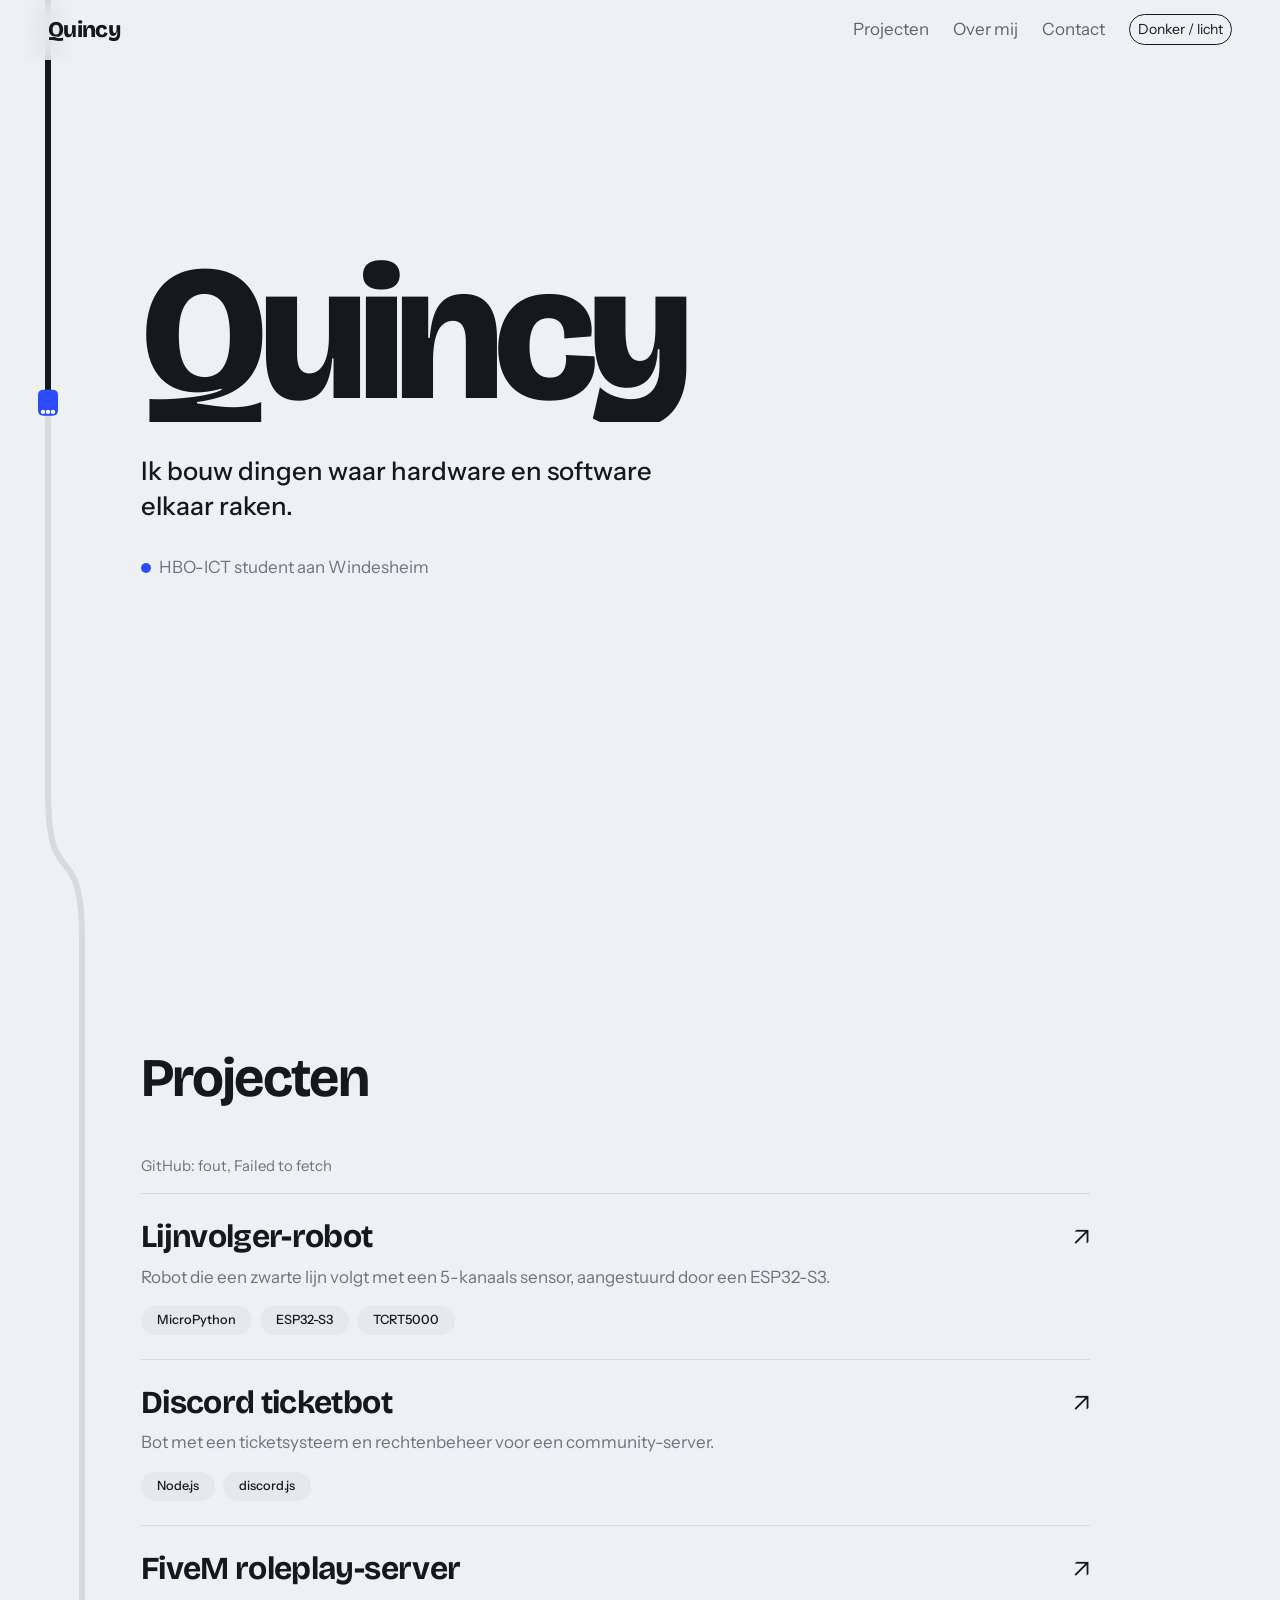
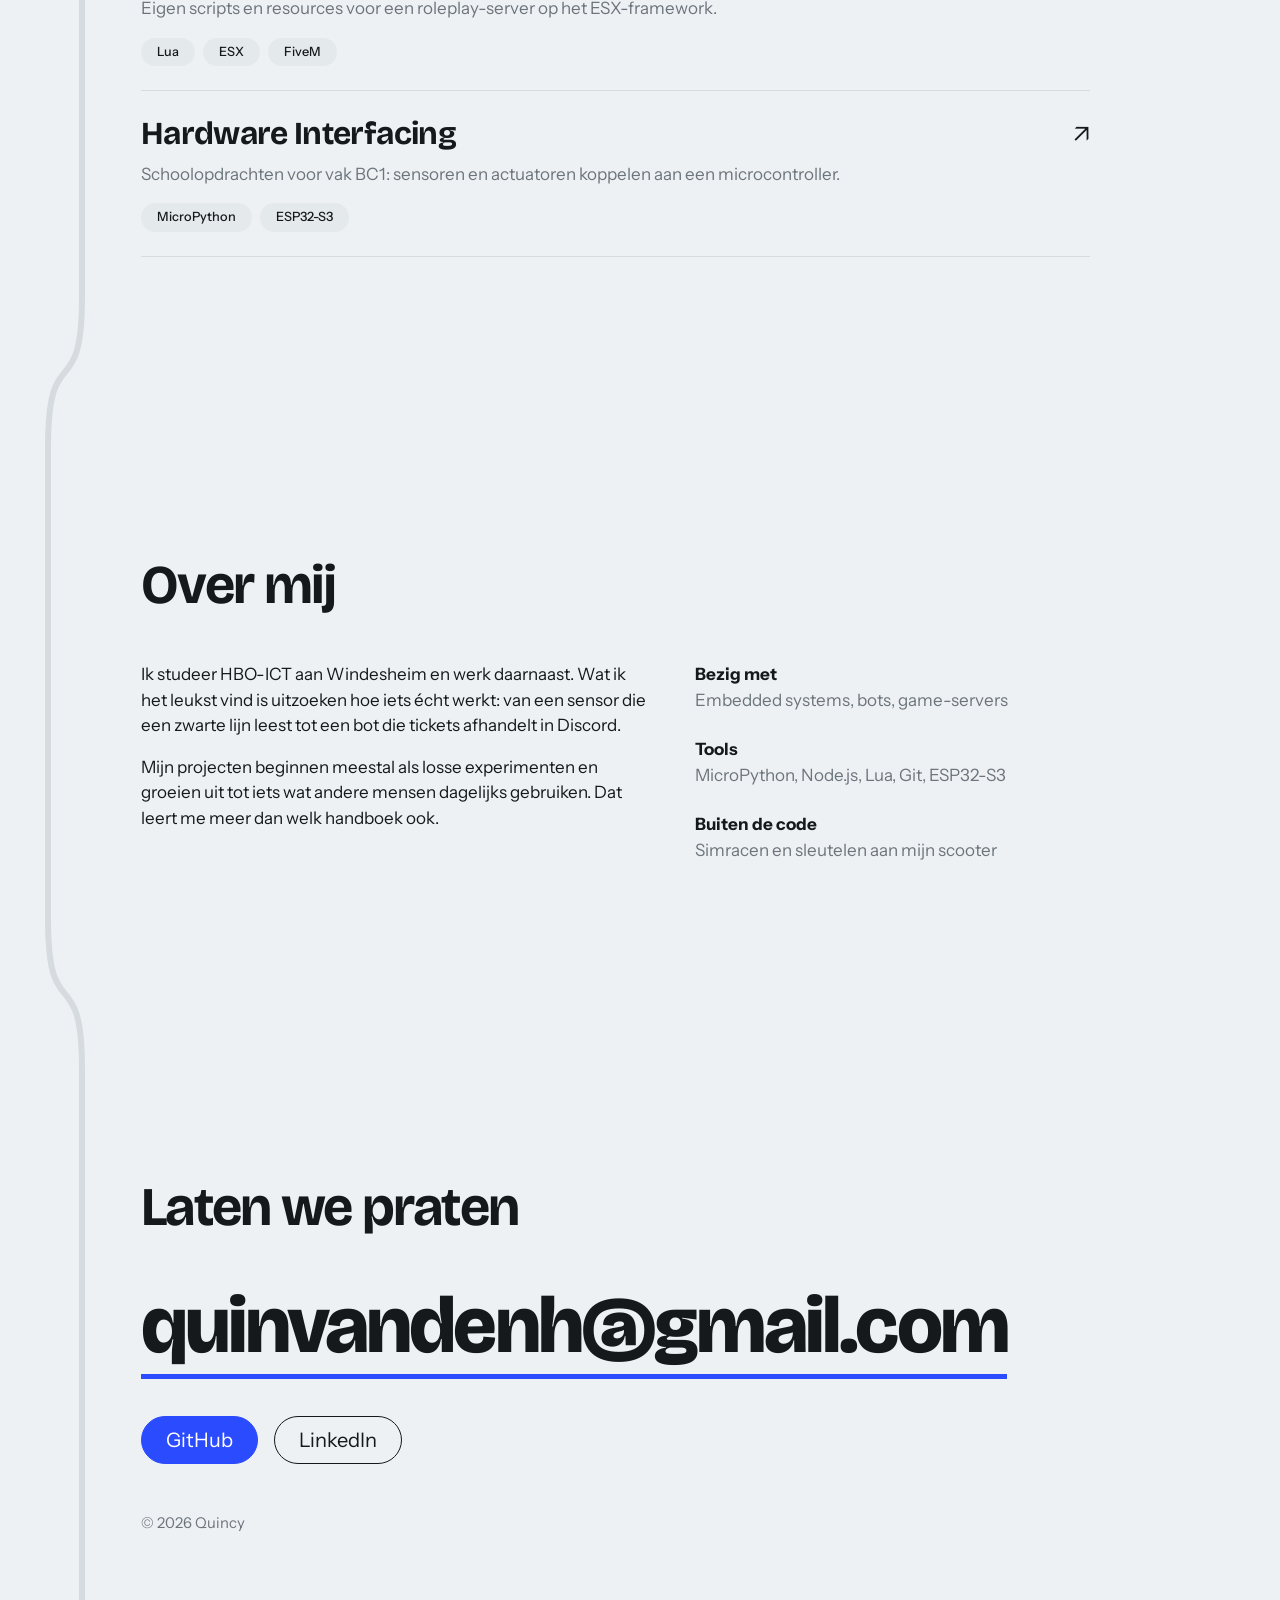
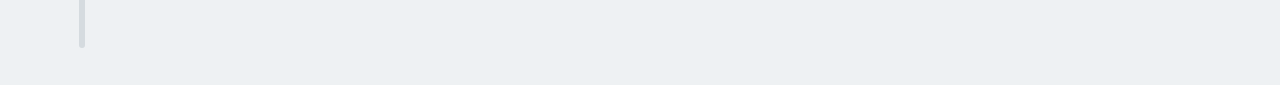
==== index.html @ 983df8e7 "fix" ====
<!DOCTYPE html>
<html lang="nl" data-bs-theme="light">

<head>
  <meta charset="utf-8">
  <meta name="viewport" content="width=device-width, initial-scale=1">
  <title>Quincy — Portfolio</title>
  <script>
    // Thema vóór het renderen instellen (geen flits)
    (function () {
      var t; try { t = localStorage.getItem('theme') } catch (e) {
        console.error(e)
      }
      if (!t) t = matchMedia('(prefers-color-scheme: dark)').matches ? 'dark' : 'light';
      document.documentElement.setAttribute('data-bs-theme', t)
    })();
  </script>
  <link rel="preconnect" href="https://fonts.googleapis.com">
  <link rel="preconnect" href="https://fonts.gstatic.com" crossorigin>
  <link
    href="https://fonts.googleapis.com/css2?family=Bricolage+Grotesque:opsz,wght@12..96,400;12..96,700;12..96,800&family=Instrument+Sans:wght@400;500;600&display=swap"
    rel="stylesheet">
  <!-- <link href="https://cdn.jsdelivr.net/npm/bootstrap@5.3.3/dist/css/bootstrap.min.css" rel="stylesheet"> -->
  <link href="https://cdn.jsdelivr.net/npm/bootstrap@5.3.8/dist/css/bootstrap.min.css" rel="stylesheet"
    integrity="sha384-sRIl4kxILFvY47J16cr9ZwB07vP4J8+LH7qKQnuqkuIAvNWLzeN8tE5YBujZqJLB" crossorigin="anonymous">
  <link href="style.css" rel="stylesheet">
</head>

<body>
  <svg id="track" aria-hidden="true">
    <path id="rail" fill="none" stroke="var(--rule)" stroke-width="6" stroke-linecap="round" />
    <path id="ink" fill="none" stroke="var(--tape)" stroke-width="6" stroke-linecap="round" />
    <g id="bot">
      <rect x="-13" y="-10" width="26" height="20" rx="5" fill="var(--accent)" />
      <circle cx="9" cy="-5" r="2.2" fill="var(--on-accent)" />
      <circle cx="9" cy="0" r="2.2" fill="var(--on-accent)" />
      <circle cx="9" cy="5" r="2.2" fill="var(--on-accent)" />
    </g>
  </svg>

  <nav class="navbar navbar-expand-md fixed-top">
    <div class="container-fluid px-3 px-md-5">
      <a class="navbar-brand" href="#top">Quincy</a>
      <button class="navbar-toggler" type="button" data-bs-toggle="collapse" data-bs-target="#nav" aria-controls="nav"
        aria-expanded="false" aria-label="Menu">
        <span class="navbar-toggler-icon"></span>
      </button>
      <div class="collapse navbar-collapse" id="nav">
        <ul class="navbar-nav ms-auto align-items-md-center gap-md-2">
          <li class="nav-item"><a class="nav-link" href="#projecten">Projecten</a></li>
          <li class="nav-item"><a class="nav-link" href="#over">Over mij</a></li>
          <li class="nav-item"><a class="nav-link" href="#contact">Contact</a></li>
          <li class="nav-item"><button id="themeBtn" class="btn btn-sm btn-line rounded-pill ms-md-2 my-2 my-md-0"
              type="button" aria-label="Wissel tussen licht en donker">Donker / licht</button></li>
        </ul>
      </div>
    </div>
  </nav>

  <main>
    <section class="hero min-vh-100 d-flex flex-column justify-content-center" id="top">
      <h1 aria-label="Quincy"><span>Quincy</span></h1>
      <p class="lead mt-4">Ik bouw dingen waar hardware en software elkaar raken.</p>
      <p class="status d-flex align-items-center gap-2 mt-3 text-secondary"><i></i>HBO-ICT student aan Windesheim</p>
    </section>

    <section id="projecten" data-node>
      <h2 class="mb-5">Projecten</h2>
      <ul class="projects list-unstyled col-xl-10 p-0 m-0" id="list"></ul>
    </section>

    <section id="over" data-node>
      <h2 class="mb-5">Over mij</h2>
      <div class="row g-5 col-xl-10">
        <div class="col-lg-7">
          <p>Ik studeer HBO-ICT aan Windesheim en werk daarnaast. Wat ik het leukst vind is uitzoeken hoe iets écht
            werkt: van een sensor die een zwarte lijn leest tot een bot die tickets afhandelt in Discord.</p>
          <p>Mijn projecten beginnen meestal als losse experimenten en groeien uit tot iets wat andere mensen dagelijks
            gebruiken. Dat leert me meer dan welk handboek ook.</p>
        </div>
        <dl class="col-lg-5 vstack gap-4 align-content-start">
          <div>
            <dt>Bezig met</dt>
            <dd class="text-secondary mb-0">Embedded systems, bots, game-servers</dd>
          </div>
          <div>
            <dt>Tools</dt>
            <dd class="text-secondary mb-0">MicroPython, Node.js, Lua, Git, ESP32-S3</dd>
          </div>
          <div>
            <dt>Buiten de code</dt>
            <dd class="text-secondary mb-0">Simracen en sleutelen aan mijn scooter</dd>
          </div>
        </dl>
      </div>
    </section>

    <section id="contact" data-node>
      <h2 class="mb-5">Laten we praten</h2>
      <a class="mail" href="mailto:jouw@email.nl">quinvandenh@gmail.com</a>
      <div class="d-flex flex-wrap gap-3 mt-5">
        <a class="btn btn-accent btn-lg rounded-pill px-4" href="https://github.com/HillWasTaken">GitHub</a>
        <a class="btn btn-line btn-lg rounded-pill px-4" href="https://www.linkedin.com/in/jouw-naam">LinkedIn</a>
      </div>
      <footer class="pt-5 text-secondary small">© <span id="yr"></span> Quincy</footer>
    </section>
  </main>

  <!-- <script src="https://cdn.jsdelivr.net/npm/bootstrap@5.3.3/dist/js/bootstrap.bundle.min.js"></script> -->
  <script src="https://cdn.jsdelivr.net/npm/bootstrap@5.3.8/dist/js/bootstrap.bundle.min.js"
    integrity="sha384-FKyoEForCGlyvwx9Hj09JcYn3nv7wiPVlz7YYwJrWVcXK/BmnVDxM+D2scQbITxI"
    crossorigin="anonymous"></script>
  <script>
    // ===== Pas dit aan =====
    const GITHUB = "HillWasTaken"; // als dit klopt, worden je repo's automatisch geladen
    const PROJECTS = [
      { name: "Lijnvolger-robot", desc: "Robot die een zwarte lijn volgt met een 5-kanaals sensor, aangestuurd door een ESP32-S3.", tags: ["MicroPython", "ESP32-S3", "TCRT5000"], url: "https://github.com/jouw-gebruikersnaam/lijnvolger" },
      { name: "Discord ticketbot", desc: "Bot met een ticketsysteem en rechtenbeheer voor een community-server.", tags: ["Node.js", "discord.js"], url: "https://github.com/jouw-gebruikersnaam/ticketbot" },
      { name: "FiveM roleplay-server", desc: "Eigen scripts en resources voor een roleplay-server op het ESX-framework.", tags: ["Lua", "ESX", "FiveM"], url: "https://github.com/jouw-gebruikersnaam/fivem-server" },
      { name: "Hardware Interfacing", desc: "Schoolopdrachten voor vak BC1: sensoren en actuatoren koppelen aan een microcontroller.", tags: ["MicroPython", "ESP32-S3"], url: "https://github.com/jouw-gebruikersnaam/bc1" }
    ];
    // =======================
    const esc = s => String(s).replace(/[&<>"]/g, c => ({ "&": "&amp;", "<": "&lt;", ">": "&gt;", '"': "&quot;" }[c]));
    function render(items) {
      document.getElementById('list').innerHTML = items.map(p => `<li class="border-top"><a class="d-flex justify-content-between align-items-start gap-3 py-4" href="${esc(p.url)}" target="_blank" rel="noopener"><div><h3 class="mb-2">${esc(p.name)}</h3><p class="text-secondary mb-3">${esc(p.desc)}</p><div class="d-flex flex-wrap gap-2">${p.tags.map(t => `<span class="badge rounded-pill px-3 py-2">${esc(t)}</span>`).join('')}</div></div><span class="arrow" aria-hidden="true">↗</span></a></li>`).join('') + '<li class="border-top"></li>';
      requestAnimationFrame(build);
    }
    render(PROJECTS);
    (async () => {
      const list = document.getElementById('list');
      const say = t => list.insertAdjacentHTML('beforebegin', `<p class="text-secondary small" id="ghmsg">${t}</p>`);
      try {
        if (GITHUB === "jouw-gebruikersnaam") return say("GitHub: gebruikersnaam nog niet ingevuld");
        const r = await fetch(`https://api.github.com/users/${GITHUB}/repos?sort=updated&per_page=30`);
        if (!r.ok) return say("GitHub: foutstatus " + r.status);
        const all = await r.json();
        const d = all.filter(x => !x.fork).map(x => ({ name: x.name, desc: x.description || "Zie de repository voor details.", tags: [x.language].filter(Boolean), url: x.html_url }));
        if (!d.length) return say("GitHub: " + all.length + " repo's gevonden, maar " + all.length + " zijn forks of er zijn er geen");
        render(d);
        say("GitHub: " + d.length + " repo's geladen");
      } catch (e) { say("GitHub: fout, " + e.message); }
    })();
    document.getElementById('yr').textContent = new Date().getFullYear();
    document.getElementById('themeBtn').addEventListener('click', () => {
      const t = document.documentElement.getAttribute('data-bs-theme') === 'dark' ? 'light' : 'dark';
      document.documentElement.setAttribute('data-bs-theme', t);
      try { localStorage.setItem('theme', t) } catch (e) {
        console.error(e)
      }
    });

    const rail = document.getElementById('rail'), ink = document.getElementById('ink'), bot = document.getElementById('bot'), svg = document.getElementById('track');
    let len = 0;
    function build() {
      const H = document.body.scrollHeight, small = innerWidth < 760;
      const a = small ? 20 : Math.min(48, innerWidth * .05), b = a + (small ? 14 : 34);
      svg.setAttribute('height', H); svg.setAttribute('width', innerWidth);
      let d = `M${a} 0`, x = a, i = 0;
      document.querySelectorAll('[data-node]').forEach(s => {
        const y = s.offsetTop + 40, nx = i % 2 === 0 ? b : a;
        d += ` V${y - 150} C${x} ${y - 40},${nx} ${y - 110},${nx} ${y}`; x = nx; i++;
      });
      d += ` V${H - 40}`;
      rail.setAttribute('d', d); ink.setAttribute('d', d);
      len = ink.getTotalLength();
      ink.style.strokeDasharray = len;
      move();
    }
    function move() {
      if (!len) return;
      const p = Math.min(1, Math.max(0, (scrollY + innerHeight * .45) / document.body.scrollHeight));
      const l = p * len, pt = ink.getPointAtLength(l), p2 = ink.getPointAtLength(Math.min(len, l + 2));
      ink.style.strokeDashoffset = len - l;
      bot.setAttribute('transform', `translate(${pt.x} ${pt.y}) rotate(${Math.atan2(p2.y - pt.y, p2.x - pt.x) * 180 / Math.PI})`);
    }
    addEventListener('scroll', () => requestAnimationFrame(move), { passive: true });
    addEventListener('resize', build);
    addEventListener('load', build);
  </script>
</body>

</html>
---- style.css ----
:root,
[data-bs-theme=light] {
    --bg: #EEF1F3;
    --ink: #15191C;
    --mute: #5B656C;
    --rule: #D5DBDF;
    --tape: #15191C;
    --accent: #2B4BFF;
    --chip: #E4E9EC;
    --on-accent: #fff
}

[data-bs-theme=dark] {
    --bg: #0F1316;
    --ink: #E9EDEF;
    --mute: #8E99A1;
    --rule: #252C31;
    --tape: #E9EDEF;
    --accent: #6F86FF;
    --chip: #171D21;
    --on-accent: #0F1316
}

:root {
    --display: 'Bricolage Grotesque', 'Arial Black', sans-serif;
    --bs-body-font-family: 'Instrument Sans', system-ui, sans-serif
}

body {
    --bs-body-bg: var(--bg);
    --bs-body-color: var(--ink);
    --bs-secondary-color: var(--mute);
    --bs-border-color: var(--rule);
    position: relative;
    overflow-x: hidden;
    font-size: 1.0625rem
}

a:focus-visible,
button:focus-visible {
    outline: 3px solid var(--accent) !important;
    outline-offset: 3px
}

#track {
    position: absolute;
    top: 0;
    left: 0;
    pointer-events: none;
    z-index: 0
}

.navbar {
    backdrop-filter: blur(12px);
    background: color-mix(in srgb, var(--bg) 80%, transparent);
    --bs-navbar-color: var(--mute);
    --bs-navbar-hover-color: var(--ink);
    --bs-navbar-active-color: var(--ink);
    --bs-navbar-brand-color: var(--ink);
    --bs-navbar-brand-hover-color: var(--accent);
    --bs-navbar-toggler-border-color: var(--rule)
}

.navbar-brand {
    font-family: var(--display);
    font-weight: 800;
    letter-spacing: -.03em;
    font-size: 1.4rem
}

main {
    position: relative;
    z-index: 1;
    padding-left: clamp(72px, 11vw, 170px)
}

section {
    padding-block: clamp(72px, 12vw, 150px)
}

.hero {
    padding-top: 96px
}

h1,
h2,
h3 {
    font-family: var(--display)
}

h1 {
    font-weight: 800;
    font-size: clamp(3.6rem, 15vw, 12rem);
    line-height: .9;
    letter-spacing: -.045em;
    overflow: hidden
}

h1 span {
    display: inline-block;
    animation: rise 1s cubic-bezier(.2, .8, .2, 1) both
}

@keyframes rise {
    from {
        transform: translateY(105%)
    }

    to {
        transform: none
    }
}

.lead {
    max-width: 34ch;
    font-size: clamp(1.2rem, 2.4vw, 1.6rem);
    line-height: 1.35;
    font-weight: 500;
    animation: fade 1s .7s both
}

.status {
    animation: fade 1s .9s both
}

.status i {
    width: 10px;
    height: 10px;
    border-radius: 50%;
    background: var(--accent);
    animation: ping 2.2s infinite
}

@keyframes fade {
    from {
        opacity: 0
    }
}

@keyframes ping {
    0% {
        box-shadow: 0 0 0 0 var(--accent)
    }

    70%,
    100% {
        box-shadow: 0 0 0 12px transparent
    }
}

h2 {
    font-weight: 700;
    font-size: clamp(2rem, 5vw, 3.4rem);
    letter-spacing: -.03em;
    line-height: 1.05
}

.projects a {
    position: relative;
    text-decoration: none;
    color: inherit;
    transition: padding .35s cubic-bezier(.2, .8, .2, 1)
}

.projects a::before {
    content: "";
    position: absolute;
    left: -28px;
    top: 28px;
    bottom: 28px;
    width: 5px;
    border-radius: 3px;
    background: var(--accent);
    transform: scaleY(0);
    transform-origin: top;
    transition: transform .35s cubic-bezier(.2, .8, .2, 1)
}

.projects a:hover,
.projects a:focus-visible {
    padding-left: 18px !important
}

.projects a:hover::before,
.projects a:focus-visible::before {
    transform: scaleY(1)
}

.projects h3 {
    font-weight: 700;
    letter-spacing: -.02em;
    font-size: clamp(1.4rem, 3vw, 2rem)
}

.projects .arrow {
    font-size: 1.6rem;
    transition: transform .3s
}

.projects a:hover .arrow {
    transform: translate(4px, -4px)
}

.projects .badge {
    background: var(--chip);
    color: var(--ink);
    font-weight: 500
}

.btn-accent {
    --bs-btn-bg: var(--accent);
    --bs-btn-border-color: var(--accent);
    --bs-btn-color: var(--on-accent);
    --bs-btn-hover-bg: var(--ink);
    --bs-btn-hover-border-color: var(--ink);
    --bs-btn-hover-color: var(--bg);
    --bs-btn-active-bg: var(--ink);
    --bs-btn-active-color: var(--bg);
    --bs-btn-active-border-color: var(--ink)
}

.btn-line {
    --bs-btn-color: var(--ink);
    --bs-btn-border-color: var(--ink);
    --bs-btn-hover-bg: var(--ink);
    --bs-btn-hover-color: var(--bg);
    --bs-btn-hover-border-color: var(--ink);
    --bs-btn-active-bg: var(--ink);
    --bs-btn-active-color: var(--bg)
}

a.mail {
    font-family: var(--display);
    font-weight: 800;
    font-size: clamp(1.8rem, 7vw, 5rem);
    letter-spacing: -.035em;
    line-height: 1.05;
    text-decoration: none;
    color: var(--ink);
    border-bottom: 5px solid var(--accent);
    word-break: break-word
}

a.mail:hover {
    color: var(--accent)
}

@media (max-width:760px) {
    .projects a::before {
        left: -20px
    }
}

@media (prefers-reduced-motion:reduce) {
    * {
        animation: none !important;
        transition: none !important
    }

    html {
        scroll-behavior: auto !important
    }
}
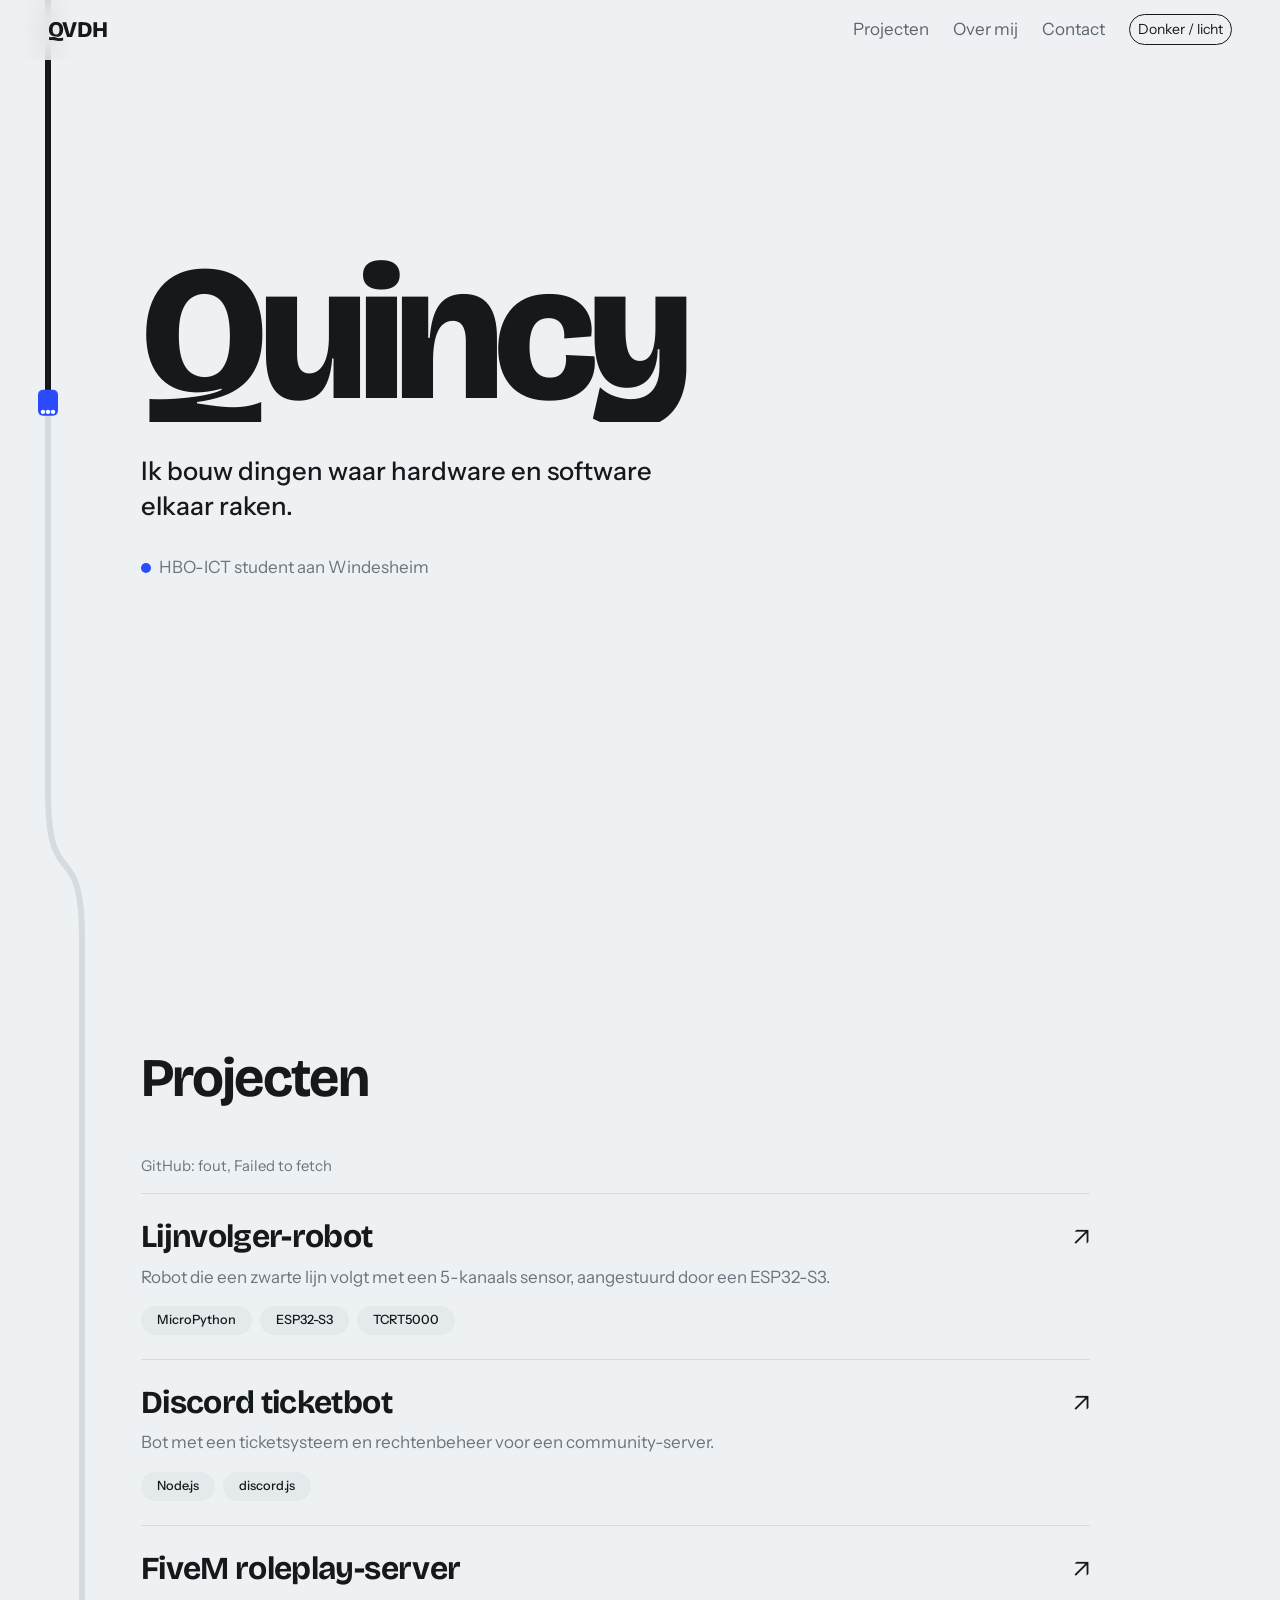
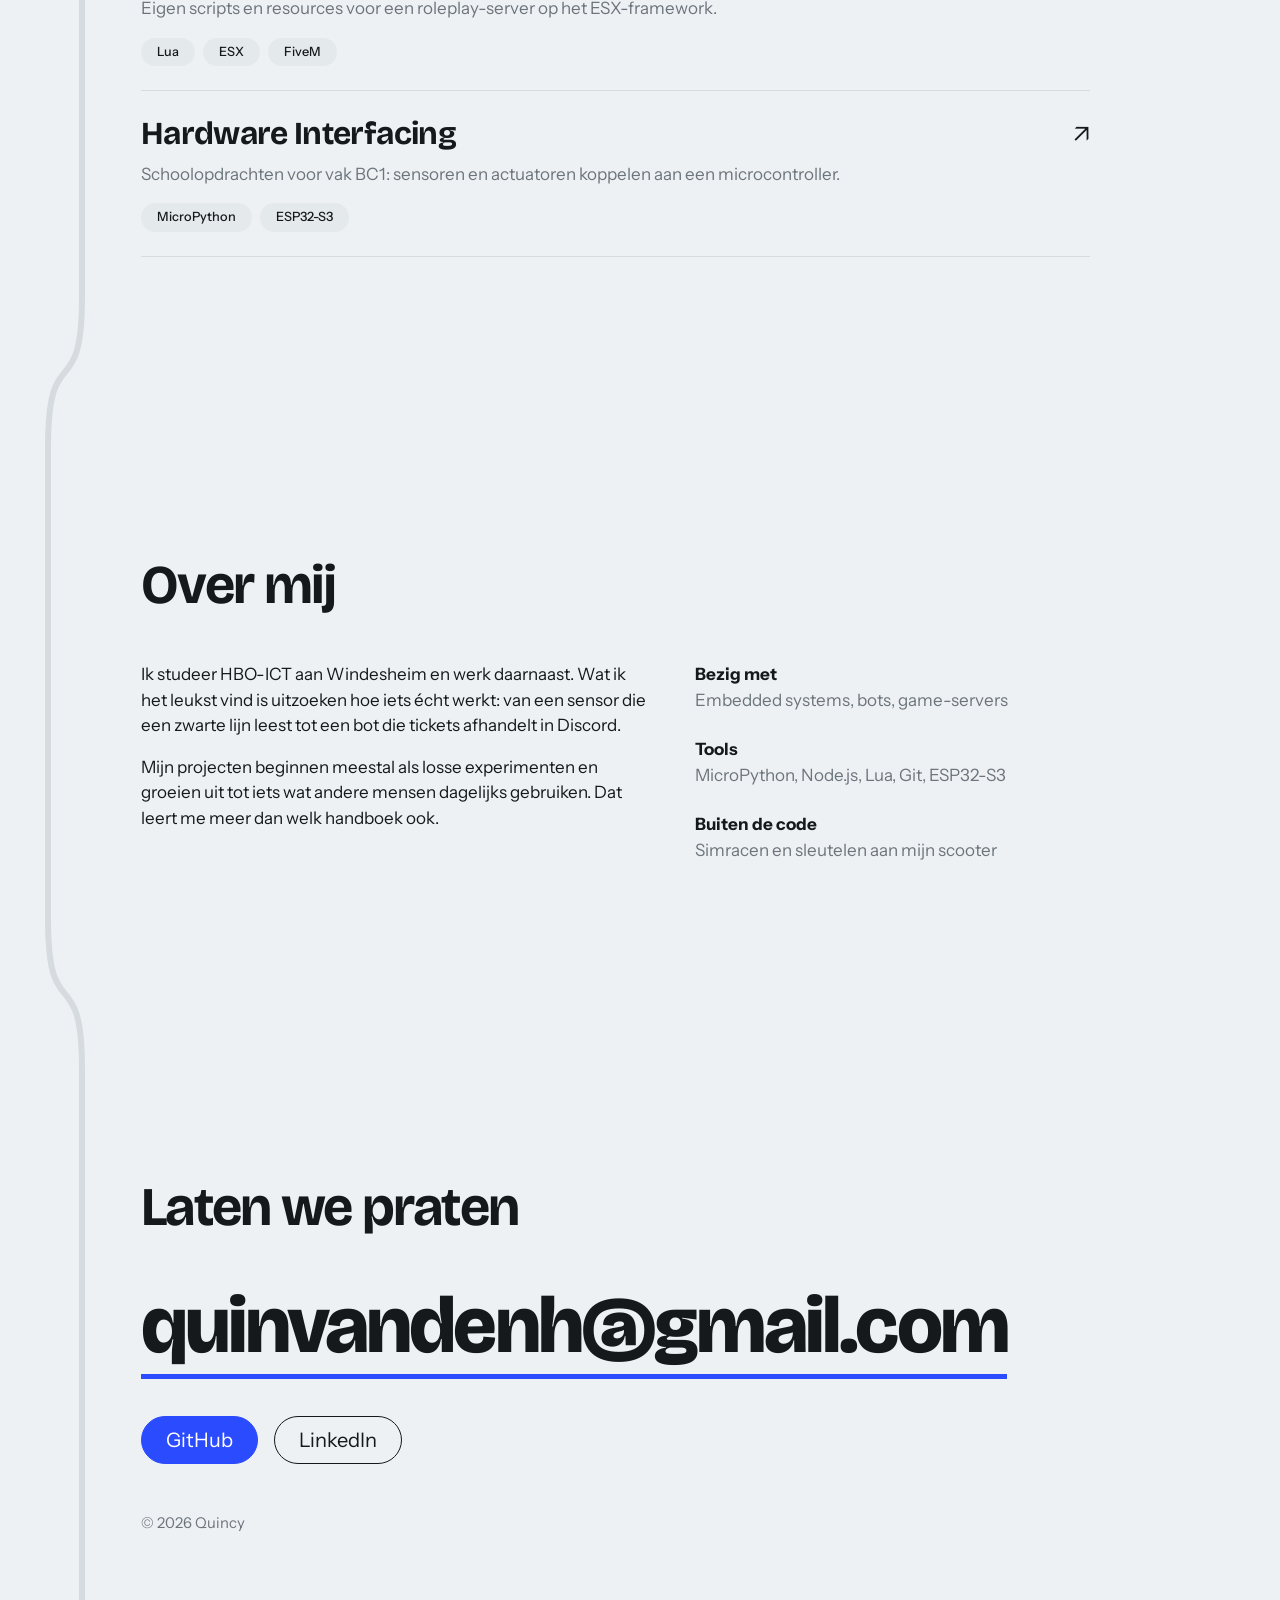
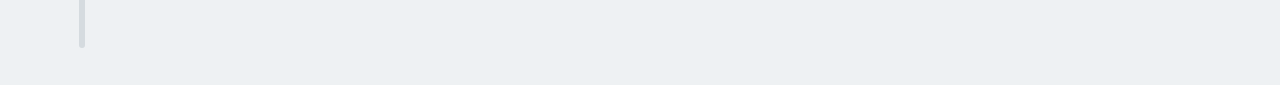
==== commit 621e5de6: "fix" ====
--- a/index.html
+++ b/index.html
@@ -40,7 +40,7 @@
 
   <nav class="navbar navbar-expand-md fixed-top">
     <div class="container-fluid px-3 px-md-5">
-      <a class="navbar-brand" href="#top">Quincy</a>
+      <a class="navbar-brand" href="#top">QVDH</a>
       <button class="navbar-toggler" type="button" data-bs-toggle="collapse" data-bs-target="#nav" aria-controls="nav"
         aria-expanded="false" aria-label="Menu">
         <span class="navbar-toggler-icon"></span>
@@ -97,10 +97,10 @@
 
     <section id="contact" data-node>
       <h2 class="mb-5">Laten we praten</h2>
-      <a class="mail" href="mailto:jouw@email.nl">quinvandenh@gmail.com</a>
+      <a class="mail" href="mailto:quinvandenh@gmail.com">quinvandenh@gmail.com</a>
       <div class="d-flex flex-wrap gap-3 mt-5">
         <a class="btn btn-accent btn-lg rounded-pill px-4" href="https://github.com/HillWasTaken">GitHub</a>
-        <a class="btn btn-line btn-lg rounded-pill px-4" href="https://www.linkedin.com/in/jouw-naam">LinkedIn</a>
+        <a class="btn btn-line btn-lg rounded-pill px-4" href="https://linkedin.com/in/quincy-van-den-heuvel-23a809252">LinkedIn</a>
       </div>
       <footer class="pt-5 text-secondary small">© <span id="yr"></span> Quincy</footer>
     </section>
@@ -110,73 +110,7 @@
   <script src="https://cdn.jsdelivr.net/npm/bootstrap@5.3.8/dist/js/bootstrap.bundle.min.js"
     integrity="sha384-FKyoEForCGlyvwx9Hj09JcYn3nv7wiPVlz7YYwJrWVcXK/BmnVDxM+D2scQbITxI"
     crossorigin="anonymous"></script>
-  <script>
-    // ===== Pas dit aan =====
-    const GITHUB = "HillWasTaken"; // als dit klopt, worden je repo's automatisch geladen
-    const PROJECTS = [
-      { name: "Lijnvolger-robot", desc: "Robot die een zwarte lijn volgt met een 5-kanaals sensor, aangestuurd door een ESP32-S3.", tags: ["MicroPython", "ESP32-S3", "TCRT5000"], url: "https://github.com/jouw-gebruikersnaam/lijnvolger" },
-      { name: "Discord ticketbot", desc: "Bot met een ticketsysteem en rechtenbeheer voor een community-server.", tags: ["Node.js", "discord.js"], url: "https://github.com/jouw-gebruikersnaam/ticketbot" },
-      { name: "FiveM roleplay-server", desc: "Eigen scripts en resources voor een roleplay-server op het ESX-framework.", tags: ["Lua", "ESX", "FiveM"], url: "https://github.com/jouw-gebruikersnaam/fivem-server" },
-      { name: "Hardware Interfacing", desc: "Schoolopdrachten voor vak BC1: sensoren en actuatoren koppelen aan een microcontroller.", tags: ["MicroPython", "ESP32-S3"], url: "https://github.com/jouw-gebruikersnaam/bc1" }
-    ];
-    // =======================
-    const esc = s => String(s).replace(/[&<>"]/g, c => ({ "&": "&amp;", "<": "&lt;", ">": "&gt;", '"': "&quot;" }[c]));
-    function render(items) {
-      document.getElementById('list').innerHTML = items.map(p => `<li class="border-top"><a class="d-flex justify-content-between align-items-start gap-3 py-4" href="${esc(p.url)}" target="_blank" rel="noopener"><div><h3 class="mb-2">${esc(p.name)}</h3><p class="text-secondary mb-3">${esc(p.desc)}</p><div class="d-flex flex-wrap gap-2">${p.tags.map(t => `<span class="badge rounded-pill px-3 py-2">${esc(t)}</span>`).join('')}</div></div><span class="arrow" aria-hidden="true">↗</span></a></li>`).join('') + '<li class="border-top"></li>';
-      requestAnimationFrame(build);
-    }
-    render(PROJECTS);
-    (async () => {
-      const list = document.getElementById('list');
-      const say = t => list.insertAdjacentHTML('beforebegin', `<p class="text-secondary small" id="ghmsg">${t}</p>`);
-      try {
-        if (GITHUB === "jouw-gebruikersnaam") return say("GitHub: gebruikersnaam nog niet ingevuld");
-        const r = await fetch(`https://api.github.com/users/${GITHUB}/repos?sort=updated&per_page=30`);
-        if (!r.ok) return say("GitHub: foutstatus " + r.status);
-        const all = await r.json();
-        const d = all.filter(x => !x.fork).map(x => ({ name: x.name, desc: x.description || "Zie de repository voor details.", tags: [x.language].filter(Boolean), url: x.html_url }));
-        if (!d.length) return say("GitHub: " + all.length + " repo's gevonden, maar " + all.length + " zijn forks of er zijn er geen");
-        render(d);
-        say("GitHub: " + d.length + " repo's geladen");
-      } catch (e) { say("GitHub: fout, " + e.message); }
-    })();
-    document.getElementById('yr').textContent = new Date().getFullYear();
-    document.getElementById('themeBtn').addEventListener('click', () => {
-      const t = document.documentElement.getAttribute('data-bs-theme') === 'dark' ? 'light' : 'dark';
-      document.documentElement.setAttribute('data-bs-theme', t);
-      try { localStorage.setItem('theme', t) } catch (e) {
-        console.error(e)
-      }
-    });
-
-    const rail = document.getElementById('rail'), ink = document.getElementById('ink'), bot = document.getElementById('bot'), svg = document.getElementById('track');
-    let len = 0;
-    function build() {
-      const H = document.body.scrollHeight, small = innerWidth < 760;
-      const a = small ? 20 : Math.min(48, innerWidth * .05), b = a + (small ? 14 : 34);
-      svg.setAttribute('height', H); svg.setAttribute('width', innerWidth);
-      let d = `M${a} 0`, x = a, i = 0;
-      document.querySelectorAll('[data-node]').forEach(s => {
-        const y = s.offsetTop + 40, nx = i % 2 === 0 ? b : a;
-        d += ` V${y - 150} C${x} ${y - 40},${nx} ${y - 110},${nx} ${y}`; x = nx; i++;
-      });
-      d += ` V${H - 40}`;
-      rail.setAttribute('d', d); ink.setAttribute('d', d);
-      len = ink.getTotalLength();
-      ink.style.strokeDasharray = len;
-      move();
-    }
-    function move() {
-      if (!len) return;
-      const p = Math.min(1, Math.max(0, (scrollY + innerHeight * .45) / document.body.scrollHeight));
-      const l = p * len, pt = ink.getPointAtLength(l), p2 = ink.getPointAtLength(Math.min(len, l + 2));
-      ink.style.strokeDashoffset = len - l;
-      bot.setAttribute('transform', `translate(${pt.x} ${pt.y}) rotate(${Math.atan2(p2.y - pt.y, p2.x - pt.x) * 180 / Math.PI})`);
-    }
-    addEventListener('scroll', () => requestAnimationFrame(move), { passive: true });
-    addEventListener('resize', build);
-    addEventListener('load', build);
-  </script>
+  <script src="main.js"></script>
 </body>
 
 </html>
